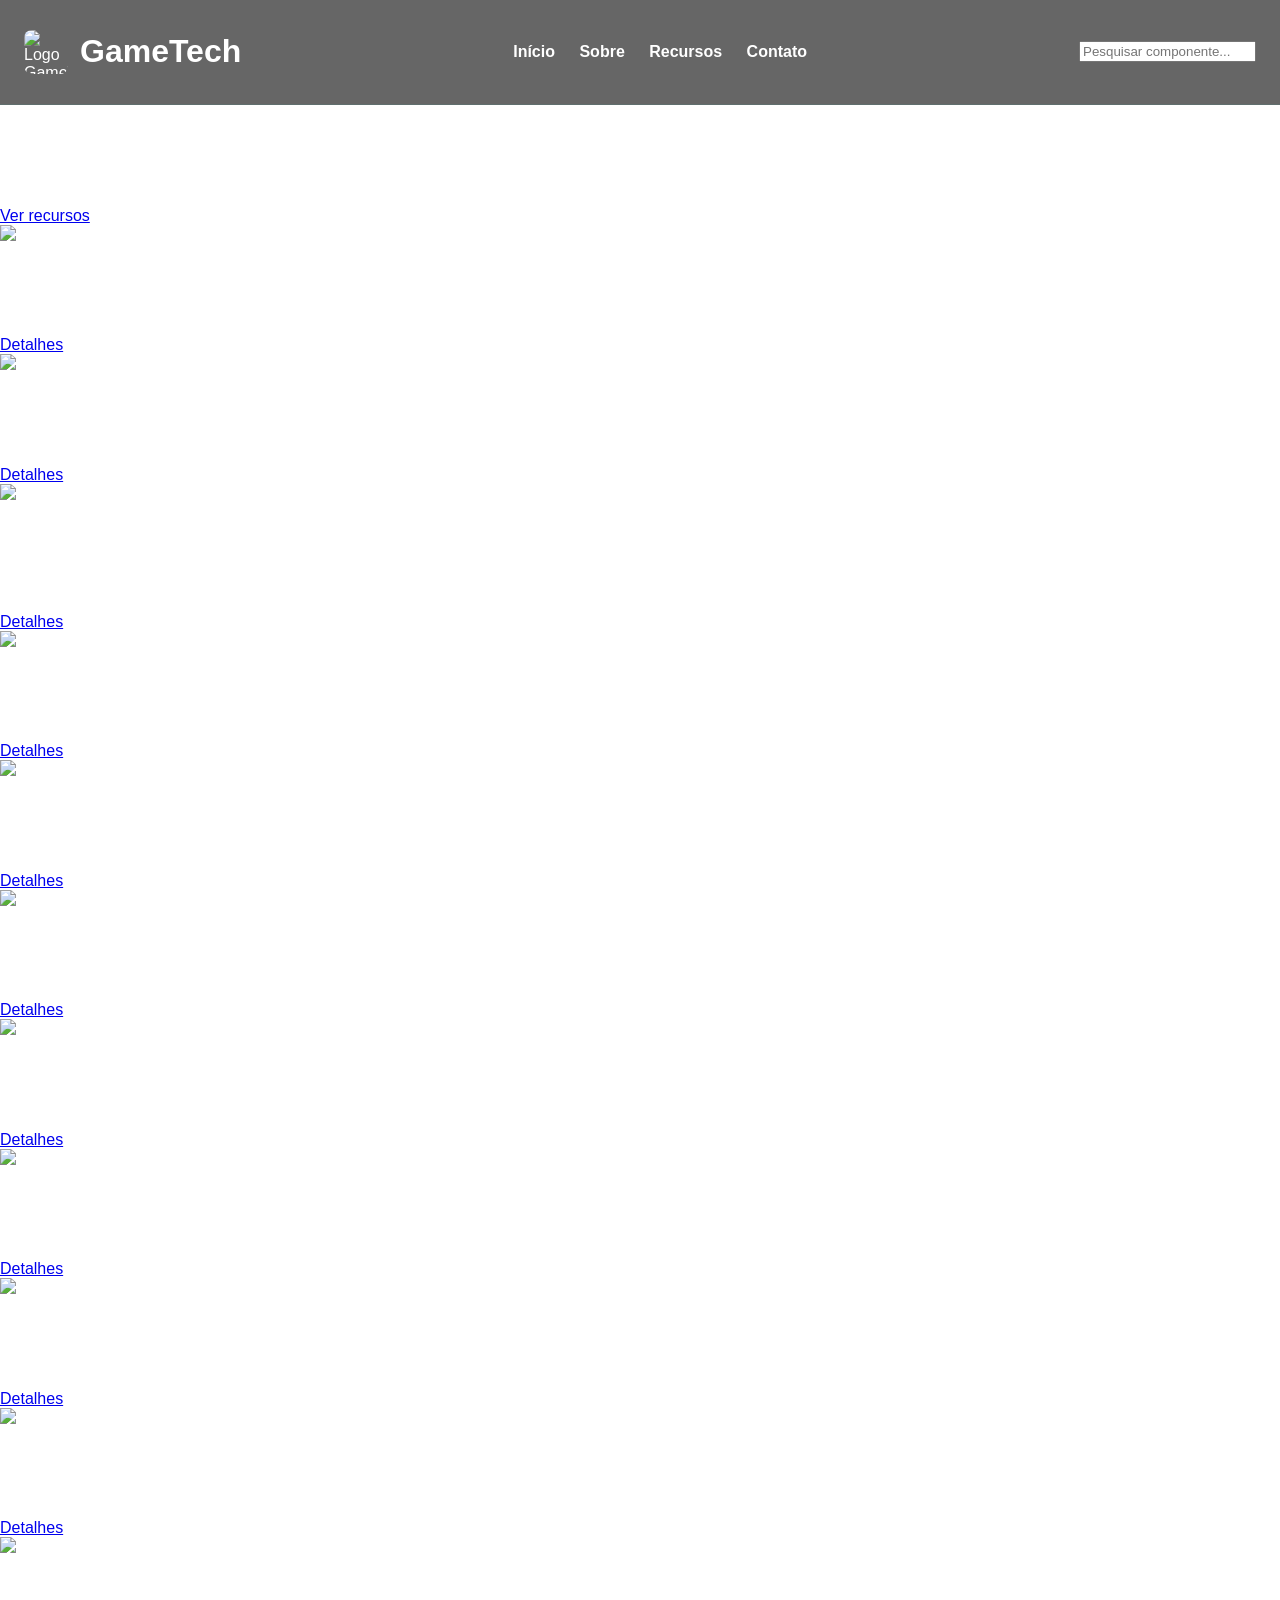
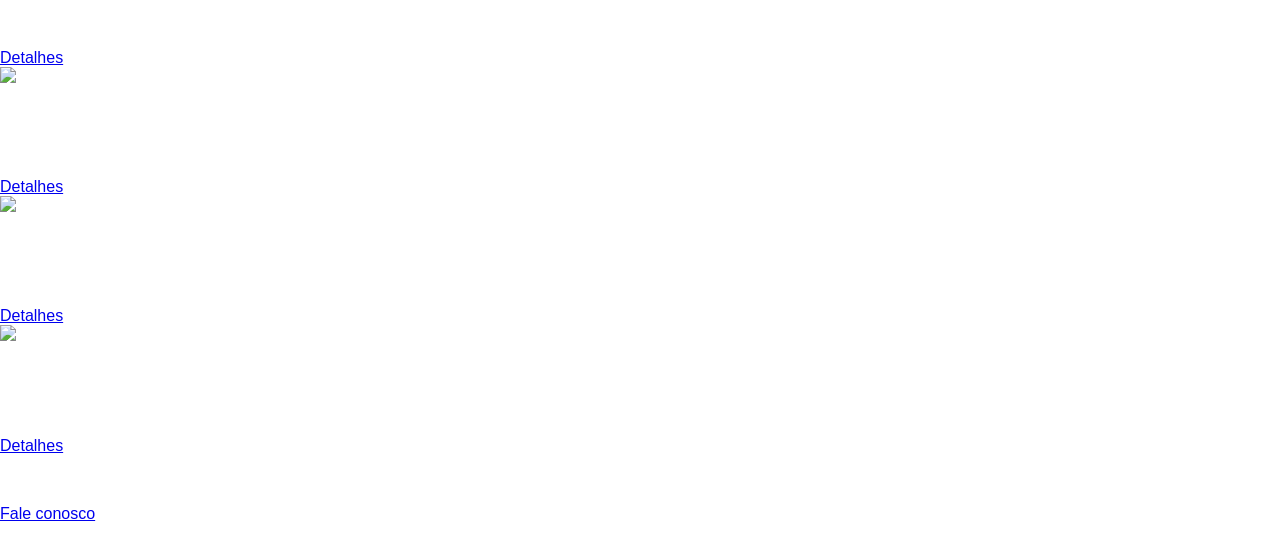
==== index.html @ cd92faf0 "Add files via upload" ====
<!DOCTYPE html>
<html lang="pt-BR">
<head>
<meta charset="utf-8">
<meta name="viewport" content="width=device-width,initial-scale=1">
<title>GameTech — Componentes Gamer</title>
<link rel="stylesheet" href="style.css">
</head>
<body>
<header class="topbar">
<div class="brand">
<img src="img/logo.png" alt="Logo GameTech" class="logo">
<h1>GameTech</h1>
</div>
<nav class="main-nav">
<a href="index.html">Início</a>
<a href="sobre.html">Sobre</a>
<a href="recursos.html">Recursos</a>
<a href="contato.html">Contato</a>
</nav>
<div class="search-wrap">
<input id="searchInput" type="text" placeholder="Pesquisar componente...">
</div>
</header>

<h2>Guia completo de componentes para montar seu PC gamer</h2>
<p>Artigos, comparativos e dicas práticas sobre placa-mãe, CPU, GPU, memória, gabinete, mouse e teclado.</p>
<a class="btn btn-primary" href="recursos.html">Ver recursos</a>
</div>
</section>


<section class="cards" id="cards">
<article class="card">
<img src="img/placa-mae.jpg" width="500" height="300" alt="Placa-mãe">
<h3>Placa-mãe</h3>
<p>Função: conecta todos os componentes. Escolha soquete compatível com sua CPU e slots suficientes (M.2, SATA, PCIe).</p>
<a href="recursos.html#placa-mae" class="btn">Detalhes</a>
</article>


<article class="card">
<img src="img/cpu.jpg" width="500" height="300" alt="Processador">
<h3>CPU (Processador)</h3>
<p>Função: processar tarefas. Para games, priorize núcleo/threads e boa velocidade por núcleo.</p>
<a href="recursos.html#cpu" class="btn">Detalhes</a>
</article>


<article class="card">
  <img src="img/watercooler.jpg" width="500" height="300" alt="Water Cooler">
  <h3>Water Cooler</h3>
  <p>O Water Cooler é um sistema de refrigeração líquida eficiente, ideal para quem faz overclock ou quer manter a CPU em temperaturas baixas. Além de desempenho, muitos trazem iluminação RGB gamer.</p>
  <a href="recursos.html#watercooler" class="btn">Detalhes</a>
</article>


<article class="card">
  <img src="img/aircooler.jpg" width="500" height="300" alt="Air Cooler">
  <h3>Air Cooler</h3>
  <p>O air cooler é um sistema de resfriamento que utiliza ventoinhas e dissipadores de calor para manter a temperatura do processador sob controle.</p>
  <a href="recursos.html#aircooler" class="btn">Detalhes</a>
</article>



<article class="card">
<img src="img/gpu.jpg" width="500" height="300" alt="Placa de vídeo">
<h3>GPU (Placa de vídeo)</h3>
<p>Função: renderizar gráficos. A GPU é o componente mais importante para desempenho em jogos.</p>
<a href="recursos.html#gpu" class="btn">Detalhes</a>
</article>


<article class="card">
<img src="img/ram.jpg" width="500" height="300" alt="Memória RAM">
<h3>Memória (RAM)</h3>
<p>Função: armazenamento temporário para programas em execução. Para jogos, 16GB é o mínimo recomendado hoje.</p>
<a href="recursos.html#ram" class="btn">Detalhes</a>
</article>



<article class="card">
  <img src="img/ssd-sata.jpg" width="500" height="300" alt="SSD SATA">
  <h3>SSD SATA</h3>
  <p>O SSD SATA é uma unidade de armazenamento rápida e acessível, ideal para dar mais velocidade ao sistema operacional e programas.</p>
  <a href="recursos.html#ssd-sata" class="btn">Detalhes</a>
</article>


<article class="card">
  <img src="img/ssd-m2.jpg" width="500" height="300" alt="SSD M.2 NVMe">
  <h3>SSD M.2 (NVMe)</h3>
  <p>O SSD M.2 NVMe oferece desempenho ultrarrápido, ideal para jogos, softwares pesados e carregamentos instantâneos.</p>
  <a href="recursos.html#ssd-m2" class="btn">Detalhes</a>
</article>


<article class="card">
<img src="img/gabinete.jpg" width="500" height="300" alt="Gabinete">
<h3>Gabinete</h3>
<p>Função: abriga e refrigera os componentes. Verifique espaço para placa de vídeo e radiadores.</p>
<a href="recursos.html#gabinete" class="btn">Detalhes</a>
</article>


<article class="card">
  <img src="img/fans.jpg" width="500" height="300" alt="Fans RGB">
  <h3>Fans (Coolers RGB)</h3>
  <p>Os fans são responsáveis por circular o ar dentro do gabinete, mantendo o sistema resfriado. Além disso, os modelos RGB dão um visual gamer incrível ao setup.</p>
  <a href="recursos.html#fans" class="btn">Detalhes</a>
</article>


<article class="card">
  <img src="img/psu.jpg" width="500" height="300" alt="Fonte Gamer">
  <h3>Fonte (PSU Gamer)</h3>
  <p>A fonte de alimentação é responsável por distribuir energia de forma segura e estável para todos os componentes do PC. Fontes gamers oferecem eficiência e proteção extra.</p>
  <a href="recursos.html#psu" class="btn">Detalhes</a>
</article>


<article class="card">
<img src="img/mouse.jpg" width="500" height="300" alt="Mouse gamer">
<h3>Mouse</h3>
<p>Escolha DPI ajustável, sensor óptico/laser de qualidade e boa ergonomia para longas sessões.</p>
<a href="recursos.html#mouse" class="btn">Detalhes</a>
</article>

<article class="card">
  <img src="img/monitor.jpg" width="500" height="300" alt="Monitor Gamer">
  <h3>Monitor Gamer</h3>
  <p>Monitores gamers oferecem alta taxa de atualização, baixo tempo de resposta e tecnologias como G-Sync ou FreeSync para uma jogabilidade fluida e sem travamentos.</p>
  <a href="recursos.html#monitor" class="btn">Detalhes</a>
</>



<article class="card">
<img src="img/teclado.jpg" width="500" height="300" alt="Teclado gamer">
<h3>Teclado</h3>
<p>Teclados mecânicos costumam ter melhor resposta; escolha switch que combine com seu estilo (táctil/linear).</p>
<a href="recursos.html#teclado" class="btn">Detalhes</a>
</article>
</section>
</main>


<footer>
<div class="footer-inner">
<p>© 2025 GameTech — Guia de hardware gamer</p>
<p><a href="contato.html">Fale conosco</a></p>
</div>
</footer>


<script src="script.js"></script>
</body>
</html>
---- style.css ----
/* style.css — tema gamer */
* { box-sizing: border-box; }
body {
margin: 0; font-family: Inter, Arial, sans-serif; color: #ffffff;
background: linear-gradient(180deg,#071028 0%, #0f1a2b 100%);
background-image: url("img/fundo.jpg");
background-size: cover; background-attachment: fixed; background-position: center;
}


.topbar{ display:flex; align-items:center; justify-content:space-between; padding:12px 24px; background:rgba(0,0,0,0.6); backdrop-filter: blur(6px); position:sticky; top:0; z-index:100; border-bottom:1px solid rgba(0,255,234,0.06); }
.brand{ display:flex; align-items:center; gap:12px; }
.logo{ width:44px; height:44px; object-fit:cover; border-radius:8px; }
.main-nav a{color:#ffffff; text-decoration:none; margin:0 10px; font-weight:600; }
main-nav a:hover{co}
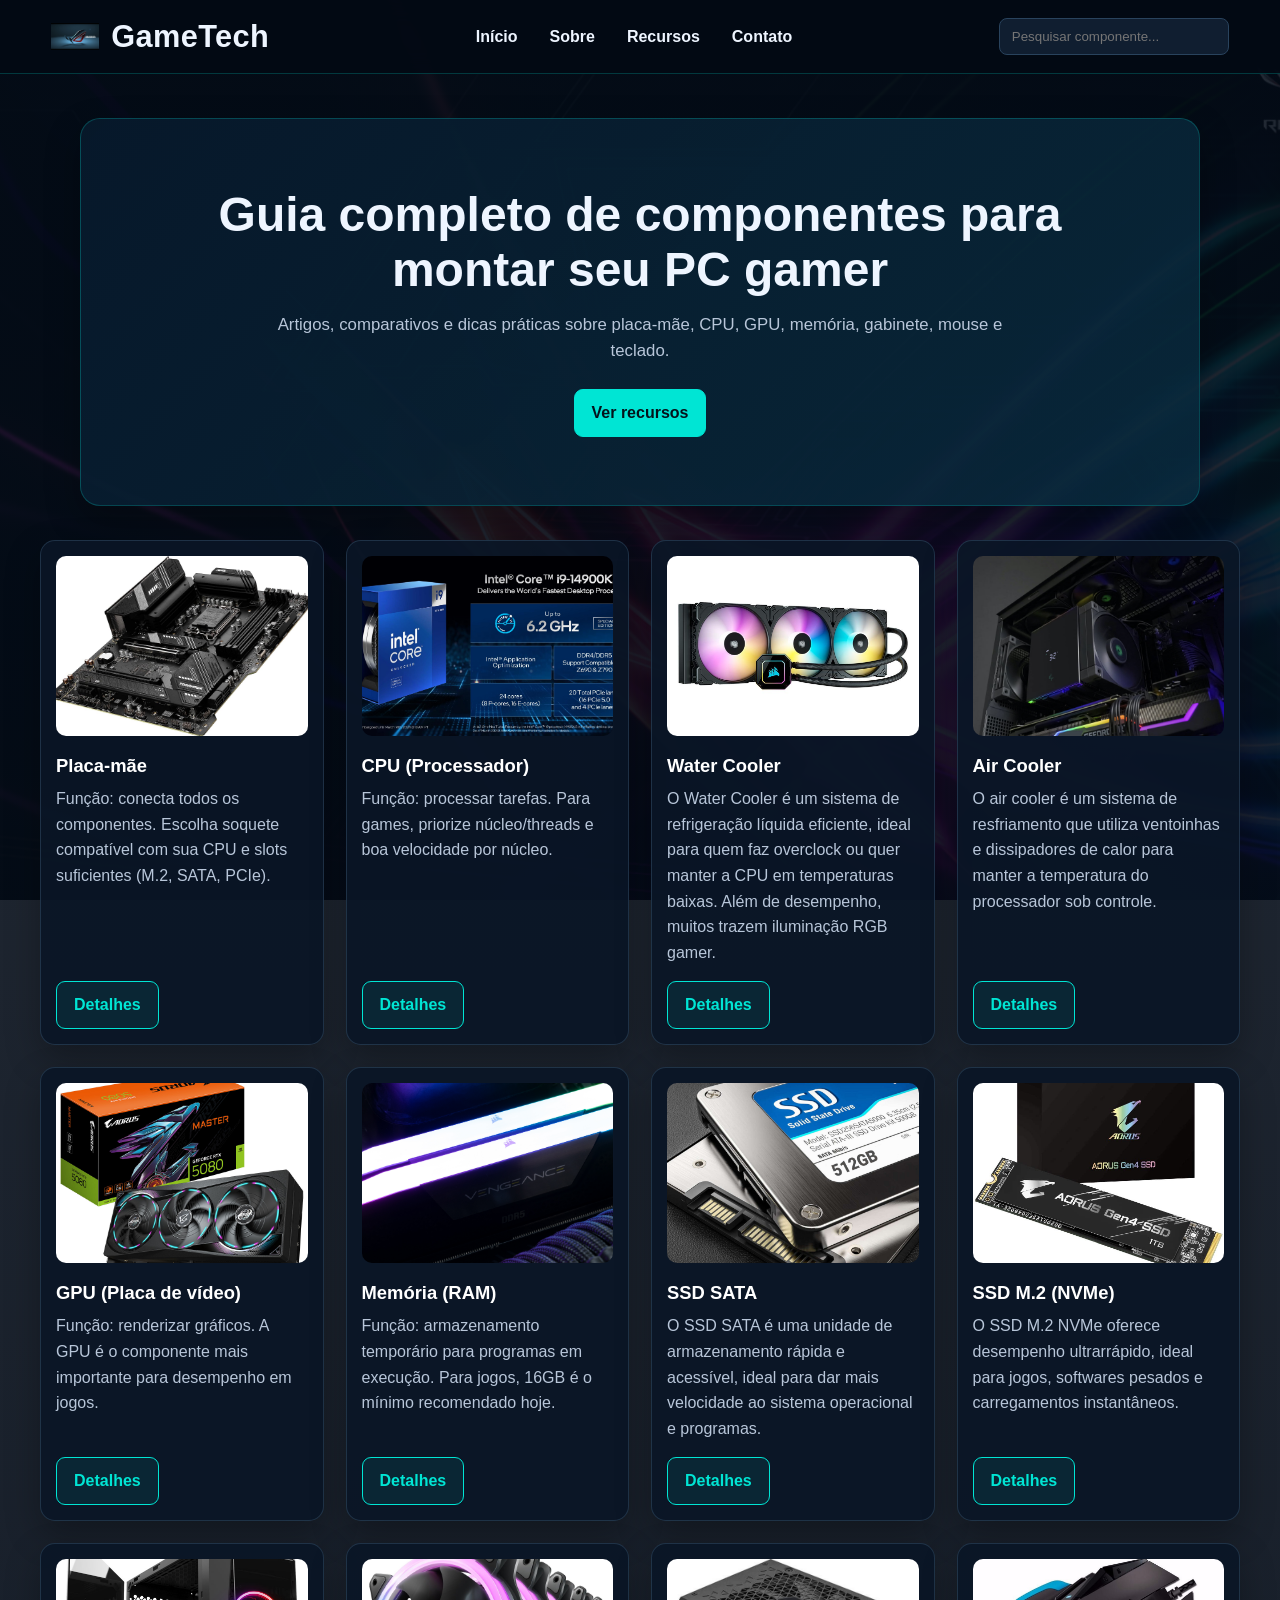
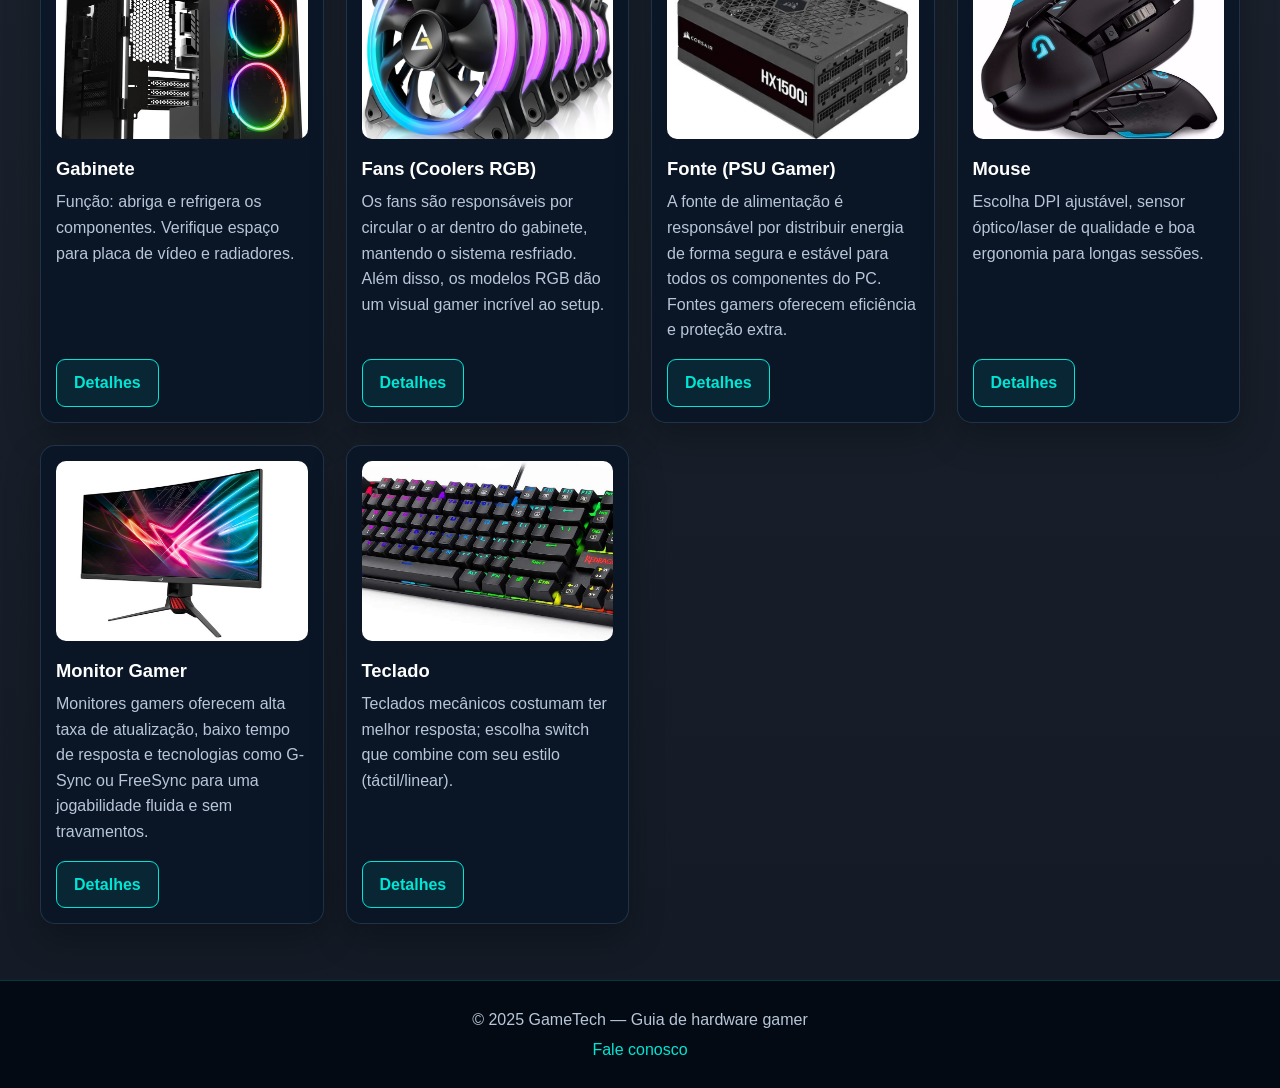
==== commit 7dd9327b: "Add files via upload" ====
--- a/index.html
+++ b/index.html
@@ -1,160 +1,160 @@
-<!DOCTYPE html>
-<html lang="pt-BR">
-<head>
-<meta charset="utf-8">
-<meta name="viewport" content="width=device-width,initial-scale=1">
-<title>GameTech — Componentes Gamer</title>
-<link rel="stylesheet" href="style.css">
-</head>
-<body>
-<header class="topbar">
-<div class="brand">
-<img src="img/logo.png" alt="Logo GameTech" class="logo">
-<h1>GameTech</h1>
-</div>
-<nav class="main-nav">
-<a href="index.html">Início</a>
-<a href="sobre.html">Sobre</a>
-<a href="recursos.html">Recursos</a>
-<a href="contato.html">Contato</a>
-</nav>
-<div class="search-wrap">
-<input id="searchInput" type="text" placeholder="Pesquisar componente...">
-</div>
-</header>
-
-<h2>Guia completo de componentes para montar seu PC gamer</h2>
-<p>Artigos, comparativos e dicas práticas sobre placa-mãe, CPU, GPU, memória, gabinete, mouse e teclado.</p>
-<a class="btn btn-primary" href="recursos.html">Ver recursos</a>
-</div>
-</section>
-
-
-<section class="cards" id="cards">
-<article class="card">
-<img src="img/placa-mae.jpg" width="500" height="300" alt="Placa-mãe">
-<h3>Placa-mãe</h3>
-<p>Função: conecta todos os componentes. Escolha soquete compatível com sua CPU e slots suficientes (M.2, SATA, PCIe).</p>
-<a href="recursos.html#placa-mae" class="btn">Detalhes</a>
-</article>
-
-
-<article class="card">
-<img src="img/cpu.jpg" width="500" height="300" alt="Processador">
-<h3>CPU (Processador)</h3>
-<p>Função: processar tarefas. Para games, priorize núcleo/threads e boa velocidade por núcleo.</p>
-<a href="recursos.html#cpu" class="btn">Detalhes</a>
-</article>
-
-
-<article class="card">
-  <img src="img/watercooler.jpg" width="500" height="300" alt="Water Cooler">
-  <h3>Water Cooler</h3>
-  <p>O Water Cooler é um sistema de refrigeração líquida eficiente, ideal para quem faz overclock ou quer manter a CPU em temperaturas baixas. Além de desempenho, muitos trazem iluminação RGB gamer.</p>
-  <a href="recursos.html#watercooler" class="btn">Detalhes</a>
-</article>
-
-
-<article class="card">
-  <img src="img/aircooler.jpg" width="500" height="300" alt="Air Cooler">
-  <h3>Air Cooler</h3>
-  <p>O air cooler é um sistema de resfriamento que utiliza ventoinhas e dissipadores de calor para manter a temperatura do processador sob controle.</p>
-  <a href="recursos.html#aircooler" class="btn">Detalhes</a>
-</article>
-
-
-
-<article class="card">
-<img src="img/gpu.jpg" width="500" height="300" alt="Placa de vídeo">
-<h3>GPU (Placa de vídeo)</h3>
-<p>Função: renderizar gráficos. A GPU é o componente mais importante para desempenho em jogos.</p>
-<a href="recursos.html#gpu" class="btn">Detalhes</a>
-</article>
-
-
-<article class="card">
-<img src="img/ram.jpg" width="500" height="300" alt="Memória RAM">
-<h3>Memória (RAM)</h3>
-<p>Função: armazenamento temporário para programas em execução. Para jogos, 16GB é o mínimo recomendado hoje.</p>
-<a href="recursos.html#ram" class="btn">Detalhes</a>
-</article>
-
-
-
-<article class="card">
-  <img src="img/ssd-sata.jpg" width="500" height="300" alt="SSD SATA">
-  <h3>SSD SATA</h3>
-  <p>O SSD SATA é uma unidade de armazenamento rápida e acessível, ideal para dar mais velocidade ao sistema operacional e programas.</p>
-  <a href="recursos.html#ssd-sata" class="btn">Detalhes</a>
-</article>
-
-
-<article class="card">
-  <img src="img/ssd-m2.jpg" width="500" height="300" alt="SSD M.2 NVMe">
-  <h3>SSD M.2 (NVMe)</h3>
-  <p>O SSD M.2 NVMe oferece desempenho ultrarrápido, ideal para jogos, softwares pesados e carregamentos instantâneos.</p>
-  <a href="recursos.html#ssd-m2" class="btn">Detalhes</a>
-</article>
-
-
-<article class="card">
-<img src="img/gabinete.jpg" width="500" height="300" alt="Gabinete">
-<h3>Gabinete</h3>
-<p>Função: abriga e refrigera os componentes. Verifique espaço para placa de vídeo e radiadores.</p>
-<a href="recursos.html#gabinete" class="btn">Detalhes</a>
-</article>
-
-
-<article class="card">
-  <img src="img/fans.jpg" width="500" height="300" alt="Fans RGB">
-  <h3>Fans (Coolers RGB)</h3>
-  <p>Os fans são responsáveis por circular o ar dentro do gabinete, mantendo o sistema resfriado. Além disso, os modelos RGB dão um visual gamer incrível ao setup.</p>
-  <a href="recursos.html#fans" class="btn">Detalhes</a>
-</article>
-
-
-<article class="card">
-  <img src="img/psu.jpg" width="500" height="300" alt="Fonte Gamer">
-  <h3>Fonte (PSU Gamer)</h3>
-  <p>A fonte de alimentação é responsável por distribuir energia de forma segura e estável para todos os componentes do PC. Fontes gamers oferecem eficiência e proteção extra.</p>
-  <a href="recursos.html#psu" class="btn">Detalhes</a>
-</article>
-
-
-<article class="card">
-<img src="img/mouse.jpg" width="500" height="300" alt="Mouse gamer">
-<h3>Mouse</h3>
-<p>Escolha DPI ajustável, sensor óptico/laser de qualidade e boa ergonomia para longas sessões.</p>
-<a href="recursos.html#mouse" class="btn">Detalhes</a>
-</article>
-
-<article class="card">
-  <img src="img/monitor.jpg" width="500" height="300" alt="Monitor Gamer">
-  <h3>Monitor Gamer</h3>
-  <p>Monitores gamers oferecem alta taxa de atualização, baixo tempo de resposta e tecnologias como G-Sync ou FreeSync para uma jogabilidade fluida e sem travamentos.</p>
-  <a href="recursos.html#monitor" class="btn">Detalhes</a>
-</>
-
-
-
-<article class="card">
-<img src="img/teclado.jpg" width="500" height="300" alt="Teclado gamer">
-<h3>Teclado</h3>
-<p>Teclados mecânicos costumam ter melhor resposta; escolha switch que combine com seu estilo (táctil/linear).</p>
-<a href="recursos.html#teclado" class="btn">Detalhes</a>
-</article>
-</section>
-</main>
-
-
-<footer>
-<div class="footer-inner">
-<p>© 2025 GameTech — Guia de hardware gamer</p>
-<p><a href="contato.html">Fale conosco</a></p>
-</div>
-</footer>
-
-
-<script src="script.js"></script>
-</body>
+<!DOCTYPE html>
+<html lang="pt-BR">
+<head>
+<meta charset="utf-8">
+<meta name="viewport" content="width=device-width,initial-scale=1">
+<title>GameTech — Componentes Gamer</title>
+<link rel="stylesheet" href="style.css">
+</head>
+<body>
+<header class="topbar">
+<div class="brand">
+<img src="logo.png" alt="Logo GameTech" class="logo">
+<h1>GameTech</h1>
+</div>
+<nav class="main-nav">
+<a href="index.html">Início</a>
+<a href="sobre.html">Sobre</a>
+<a href="recursos.html">Recursos</a>
+<a href="contato.html">Contato</a>
+</nav>
+<div class="search-wrap">
+<input id="searchInput" type="text" placeholder="Pesquisar componente...">
+</div>
+</header>
+
+<main>
+<section class="hero">
+  <h2>Guia completo de componentes para montar seu PC gamer</h2>
+  <p>Artigos, comparativos e dicas práticas sobre placa-mãe, CPU, GPU, memória, gabinete, mouse e teclado.</p>
+  <a class="btn btn-primary" href="recursos.html">Ver recursos</a>
+</section>
+
+<section class="cards" id="cards">
+<article class="card">
+<img src="Placa-mae.jpg" width="500" height="300" alt="Placa-mãe">
+<h3>Placa-mãe</h3>
+<p>Função: conecta todos os componentes. Escolha soquete compatível com sua CPU e slots suficientes (M.2, SATA, PCIe).</p>
+<a href="recursos.html#placa-mae" class="btn">Detalhes</a>
+</article>
+
+
+<article class="card">
+<img src="cpu.jpg" width="500" height="300" alt="Processador">
+<h3>CPU (Processador)</h3>
+<p>Função: processar tarefas. Para games, priorize núcleo/threads e boa velocidade por núcleo.</p>
+<a href="recursos.html#cpu" class="btn">Detalhes</a>
+</article>
+
+
+<article class="card">
+  <img src="watercooler.jpg" width="500" height="300" alt="Water Cooler">
+  <h3>Water Cooler</h3>
+  <p>O Water Cooler é um sistema de refrigeração líquida eficiente, ideal para quem faz overclock ou quer manter a CPU em temperaturas baixas. Além de desempenho, muitos trazem iluminação RGB gamer.</p>
+  <a href="recursos.html#watercooler" class="btn">Detalhes</a>
+</article>
+
+
+<article class="card">
+  <img src="aircooler.jpg" width="500" height="300" alt="Air Cooler">
+  <h3>Air Cooler</h3>
+  <p>O air cooler é um sistema de resfriamento que utiliza ventoinhas e dissipadores de calor para manter a temperatura do processador sob controle.</p>
+  <a href="recursos.html#aircooler" class="btn">Detalhes</a>
+</article>
+
+
+
+<article class="card">
+<img src="gpu.jpg" width="500" height="300" alt="Placa de vídeo">
+<h3>GPU (Placa de vídeo)</h3>
+<p>Função: renderizar gráficos. A GPU é o componente mais importante para desempenho em jogos.</p>
+<a href="recursos.html#gpu" class="btn">Detalhes</a>
+</article>
+
+
+<article class="card">
+<img src="ram.jpg" width="500" height="300" alt="Memória RAM">
+<h3>Memória (RAM)</h3>
+<p>Função: armazenamento temporário para programas em execução. Para jogos, 16GB é o mínimo recomendado hoje.</p>
+<a href="recursos.html#ram" class="btn">Detalhes</a>
+</article>
+
+
+
+<article class="card">
+  <img src="ssd-sata.jpg" width="500" height="300" alt="SSD SATA">
+  <h3>SSD SATA</h3>
+  <p>O SSD SATA é uma unidade de armazenamento rápida e acessível, ideal para dar mais velocidade ao sistema operacional e programas.</p>
+  <a href="recursos.html#ssd-sata" class="btn">Detalhes</a>
+</article>
+
+
+<article class="card">
+  <img src="ssd-m2.jpg" width="500" height="300" alt="SSD M.2 NVMe">
+  <h3>SSD M.2 (NVMe)</h3>
+  <p>O SSD M.2 NVMe oferece desempenho ultrarrápido, ideal para jogos, softwares pesados e carregamentos instantâneos.</p>
+  <a href="recursos.html#ssd-m2" class="btn">Detalhes</a>
+</article>
+
+
+<article class="card">
+<img src="gabinete.jpg" width="500" height="300" alt="Gabinete">
+<h3>Gabinete</h3>
+<p>Função: abriga e refrigera os componentes. Verifique espaço para placa de vídeo e radiadores.</p>
+<a href="recursos.html#gabinete" class="btn">Detalhes</a>
+</article>
+
+
+<article class="card">
+  <img src="fans.jpg" width="500" height="300" alt="Fans RGB">
+  <h3>Fans (Coolers RGB)</h3>
+  <p>Os fans são responsáveis por circular o ar dentro do gabinete, mantendo o sistema resfriado. Além disso, os modelos RGB dão um visual gamer incrível ao setup.</p>
+  <a href="recursos.html#fans" class="btn">Detalhes</a>
+</article>
+
+
+<article class="card">
+  <img src="psu.jpg" width="500" height="300" alt="Fonte Gamer">
+  <h3>Fonte (PSU Gamer)</h3>
+  <p>A fonte de alimentação é responsável por distribuir energia de forma segura e estável para todos os componentes do PC. Fontes gamers oferecem eficiência e proteção extra.</p>
+  <a href="recursos.html#psu" class="btn">Detalhes</a>
+</article>
+
+
+<article class="card">
+<img src="mouse.jpg" width="500" height="300" alt="Mouse gamer">
+<h3>Mouse</h3>
+<p>Escolha DPI ajustável, sensor óptico/laser de qualidade e boa ergonomia para longas sessões.</p>
+<a href="recursos.html#mouse" class="btn">Detalhes</a>
+</article>
+
+<article class="card">
+  <img src="monitor.jpg" width="500" height="300" alt="Monitor Gamer">
+  <h3>Monitor Gamer</h3>
+  <p>Monitores gamers oferecem alta taxa de atualização, baixo tempo de resposta e tecnologias como G-Sync ou FreeSync para uma jogabilidade fluida e sem travamentos.</p>
+  <a href="recursos.html#monitor" class="btn">Detalhes</a>
+</article>
+
+
+
+<article class="card">
+<img src="teclado.jpg" width="500" height="300" alt="Teclado gamer">
+<h3>Teclado</h3>
+<p>Teclados mecânicos costumam ter melhor resposta; escolha switch que combine com seu estilo (táctil/linear).</p>
+<a href="recursos.html#teclado" class="btn">Detalhes</a>
+</article>
+</section>
+</main>
+
+
+<footer>
+<div class="footer-inner">
+<p>© 2025 GameTech — Guia de hardware gamer</p>
+<p><a href="contato.html">Fale conosco</a></p>
+</div>
+</footer>
+
+
+<script src="script.js"></script>
+</body>
 </html>
--- a/style.css
+++ b/style.css
@@ -1,15 +1,121 @@
-/* style.css — tema gamer */
-* { box-sizing: border-box; }
-body {
-margin: 0; font-family: Inter, Arial, sans-serif; color: #ffffff;
-background: linear-gradient(180deg,#071028 0%, #0f1a2b 100%);
-background-image: url("img/fundo.jpg");
-background-size: cover; background-attachment: fixed; background-position: center;
-}
-
-
-.topbar{ display:flex; align-items:center; justify-content:space-between; padding:12px 24px; background:rgba(0,0,0,0.6); backdrop-filter: blur(6px); position:sticky; top:0; z-index:100; border-bottom:1px solid rgba(0,255,234,0.06); }
-.brand{ display:flex; align-items:center; gap:12px; }
-.logo{ width:44px; height:44px; object-fit:cover; border-radius:8px; }
-.main-nav a{color:#ffffff; text-decoration:none; margin:0 10px; font-weight:600; }
-main-nav a:hover{co}
+/* GameTech — estilo principal */
+:root {
+  --bg: #07111f;
+  --panel: rgba(10, 22, 38, .92);
+  --panel-soft: rgba(15, 31, 51, .88);
+  --text: #eef5ff;
+  --muted: #b8c6d9;
+  --accent: #00e5d4;
+  --accent-2: #32a8ff;
+  --border: rgba(0, 229, 212, .22);
+  --shadow: 0 14px 35px rgba(0, 0, 0, .28);
+}
+
+* { box-sizing: border-box; }
+html { scroll-behavior: smooth; }
+body {
+  margin: 0;
+  min-height: 100vh;
+  font-family: Inter, Segoe UI, Arial, sans-serif;
+  color: var(--text);
+  line-height: 1.6;
+  background: linear-gradient(rgba(4, 12, 24, .88), rgba(4, 12, 24, .94)), url("fundo.jpg") center / cover fixed;
+}
+a { color: var(--accent); }
+a:hover { color: #8ffff5; }
+
+.topbar {
+  display: flex;
+  align-items: center;
+  justify-content: space-between;
+  gap: 22px;
+  padding: 12px clamp(16px, 4vw, 56px);
+  background: rgba(3, 10, 20, .88);
+  border-bottom: 1px solid var(--border);
+  backdrop-filter: blur(12px);
+  position: sticky;
+  top: 0;
+  z-index: 20;
+}
+.brand { display: flex; align-items: center; gap: 12px; min-width: max-content; }
+.brand h1 { margin: 0; font-size: clamp(1.35rem, 2.4vw, 2rem); letter-spacing: .4px; }
+.logo { width: 48px; height: 48px; object-fit: contain; border-radius: 10px; }
+.main-nav { display: flex; flex-wrap: wrap; justify-content: center; gap: 8px; }
+.main-nav a {
+  color: var(--text); text-decoration: none; font-weight: 650;
+  padding: 9px 12px; border-radius: 8px; transition: .2s ease;
+}
+.main-nav a:hover, .main-nav a:focus-visible { color: var(--accent); background: rgba(0, 229, 212, .1); }
+.search-wrap input {
+  width: min(230px, 22vw); min-width: 150px; padding: 10px 12px;
+  color: var(--text); background: #101e30; border: 1px solid #29435d; border-radius: 8px; outline: none;
+}
+.search-wrap input:focus { border-color: var(--accent); box-shadow: 0 0 0 3px rgba(0, 229, 212, .12); }
+
+.hero {
+  width: min(1120px, calc(100% - 36px)); margin: 44px auto 34px;
+  padding: clamp(30px, 6vw, 68px); text-align: center;
+  background: linear-gradient(135deg, rgba(7, 25, 43, .96), rgba(9, 43, 62, .86));
+  border: 1px solid var(--border); border-radius: 20px; box-shadow: var(--shadow);
+}
+.hero h2 { max-width: 850px; margin: 0 auto 14px; font-size: clamp(1.8rem, 4vw, 3rem); line-height: 1.15; }
+.hero p { max-width: 760px; margin: 0 auto 24px; color: var(--muted); font-size: 1.05rem; }
+.btn {
+  display: inline-block; padding: 10px 17px; border: 1px solid var(--accent);
+  border-radius: 9px; color: var(--accent); background: rgba(0, 229, 212, .08);
+  text-decoration: none; font-weight: 700; transition: .2s ease; cursor: pointer;
+}
+.btn:hover { color: #04131b; background: var(--accent); transform: translateY(-1px); }
+.btn-primary { color: #04131b; background: var(--accent); }
+.btn-primary:hover { background: #8ffff5; border-color: #8ffff5; }
+
+.cards {
+  width: min(1200px, calc(100% - 36px)); margin: 0 auto 56px;
+  display: grid; grid-template-columns: repeat(auto-fit, minmax(230px, 1fr)); gap: 22px;
+}
+.card {
+  min-width: 0; overflow: hidden; display: flex; flex-direction: column;
+  padding: 15px; background: var(--panel); border: 1px solid rgba(117, 163, 204, .2);
+  border-radius: 15px; box-shadow: var(--shadow); transition: transform .2s ease, border-color .2s ease;
+}
+.card:hover { transform: translateY(-4px); border-color: var(--accent); }
+.card img { width: 100%; height: 180px; object-fit: cover; border-radius: 10px; background: #14263a; }
+.card h3 { margin: 15px 0 6px; font-size: 1.15rem; color: #fff; }
+.card p { margin: 0 0 16px; color: var(--muted); flex: 1; }
+.card .btn { align-self: flex-start; }
+
+.content {
+  width: min(1000px, calc(100% - 36px)); margin: 42px auto 56px; padding: clamp(22px, 4vw, 42px);
+  background: var(--panel); border: 1px solid var(--border); border-radius: 18px; box-shadow: var(--shadow);
+}
+.content h2 { margin: 25px 0 10px; color: var(--accent); line-height: 1.25; scroll-margin-top: 100px; }
+.content h2:first-child { margin-top: 0; }
+.content h3 { color: #fff; }
+.content p, .content li { color: var(--muted); }
+.content li { margin: 5px 0; }
+.download-note { margin-top: 35px; padding: 15px; background: rgba(0, 229, 212, .07); border-left: 3px solid var(--accent); border-radius: 6px; }
+
+.contact form { display: grid; gap: 9px; max-width: 650px; }
+.contact label { margin-top: 8px; font-weight: 650; }
+.contact input, .contact textarea {
+  width: 100%; padding: 12px; color: var(--text); background: #101e30;
+  border: 1px solid #29435d; border-radius: 8px; font: inherit;
+}
+.contact input:focus, .contact textarea:focus { outline: 2px solid rgba(0, 229, 212, .45); border-color: var(--accent); }
+.contact button { justify-self: start; margin-top: 12px; }
+.contact-info { margin-top: 25px; color: var(--muted); }
+footer { padding: 22px 18px; text-align: center; color: var(--muted); background: rgba(2, 8, 16, .88); border-top: 1px solid var(--border); }
+footer p { margin: 4px; }
+footer a { text-decoration: none; }
+
+@media (max-width: 780px) {
+  .topbar { position: static; flex-direction: column; gap: 12px; }
+  .main-nav { gap: 2px; }
+  .search-wrap, .search-wrap input { width: 100%; }
+  .hero { margin-top: 22px; }
+}
+@media (max-width: 480px) {
+  .main-nav a { padding: 7px 9px; font-size: .93rem; }
+  .cards { grid-template-columns: 1fr; }
+  .card img { height: 210px; }
+}
